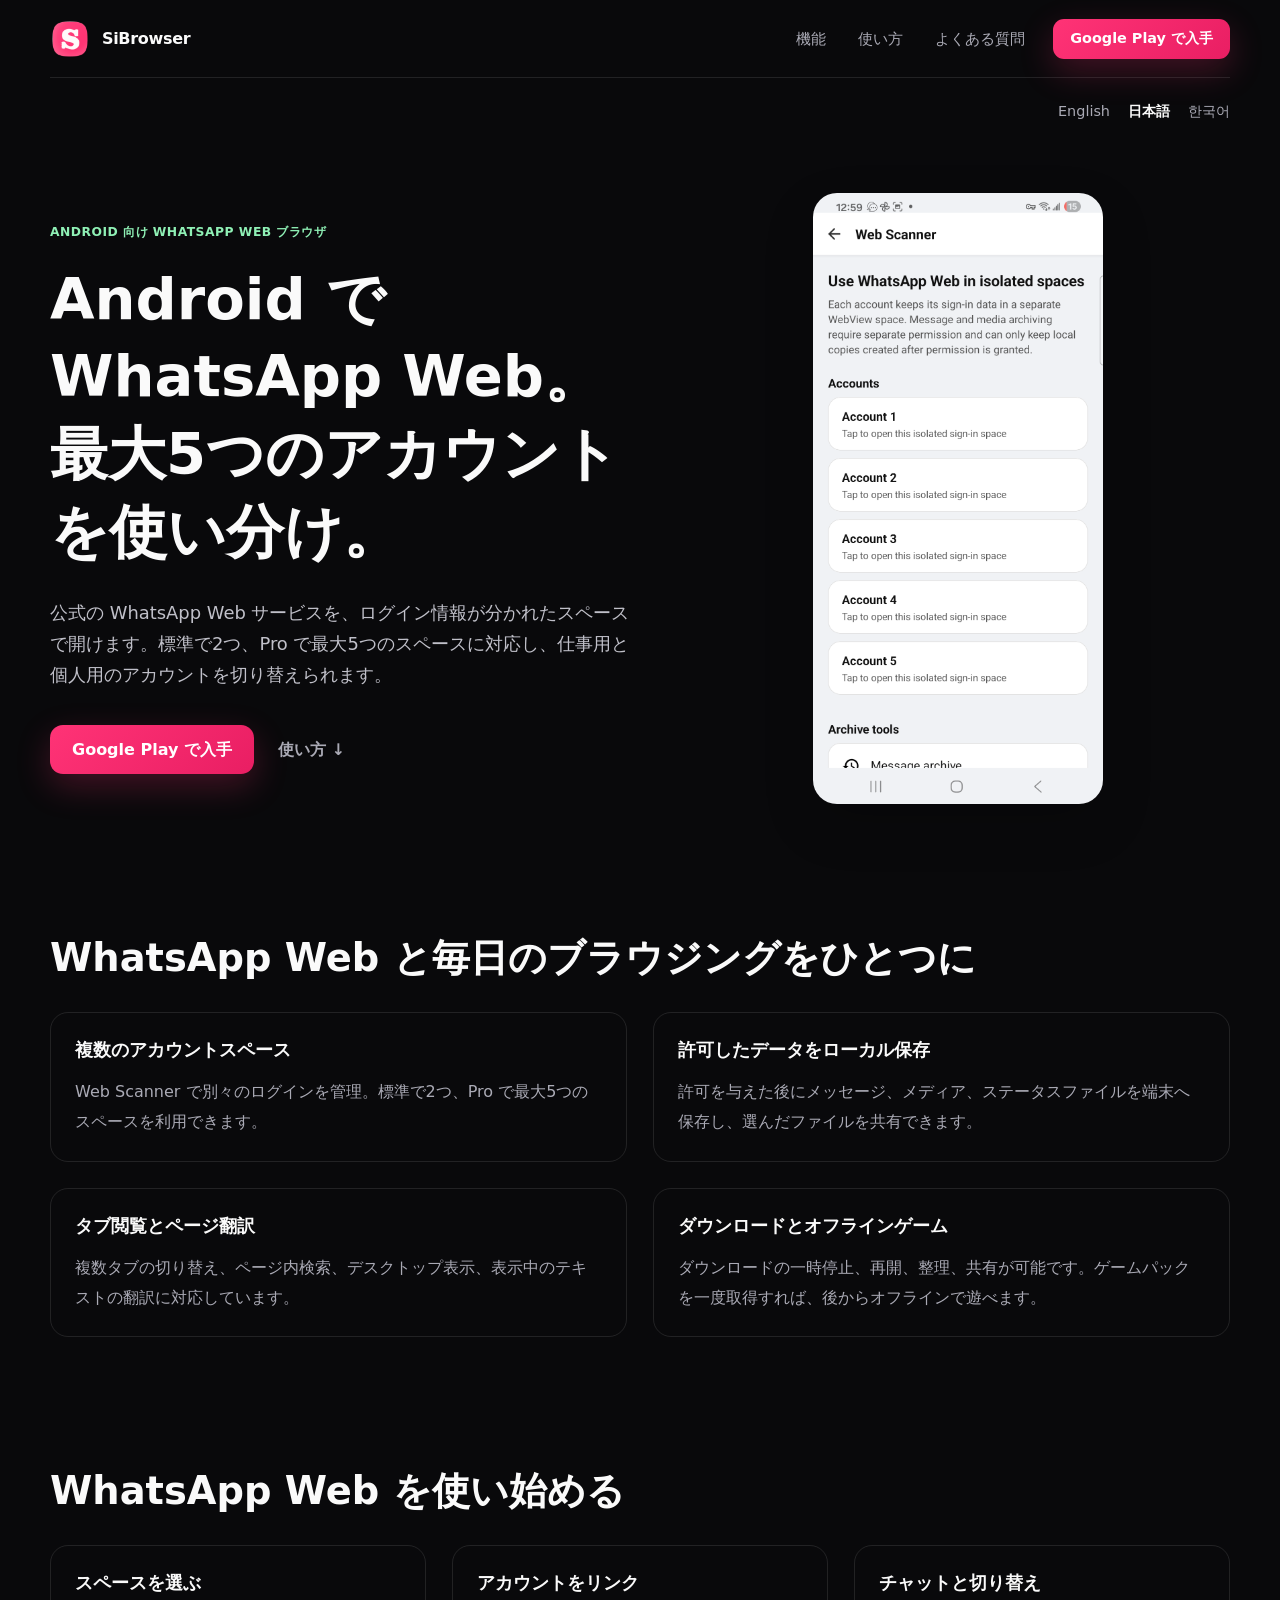
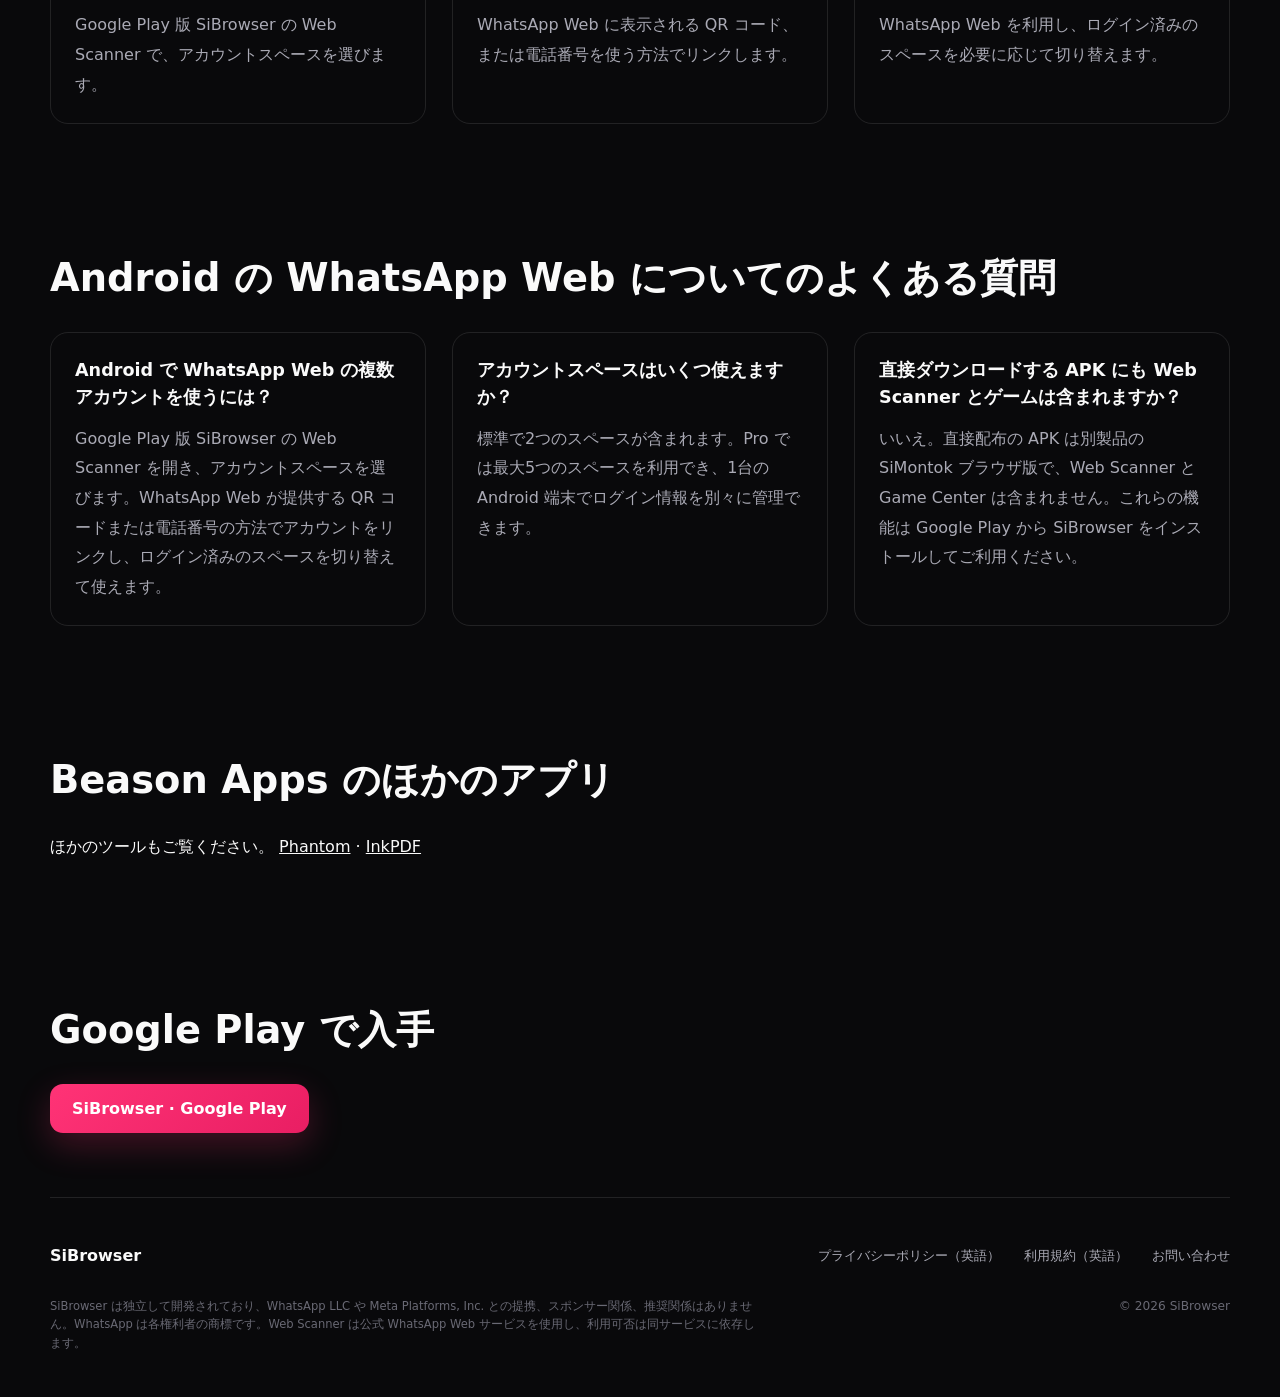
==== ja/index.html @ 950938c8 "Add Japanese and Korean SEO pages and WhatsApp Web FAQs" ====
<!DOCTYPE html>
<html lang="ja">
<head>
  <meta charset="utf-8">
  <meta name="viewport" content="width=device-width, initial-scale=1">
  <title>SiBrowser — Android で WhatsApp Web・複数アカウント</title>
  <meta name="description" content="SiBrowser で Android 上の WhatsApp Web を使い分け。標準で2つ、Pro で最大5つのアカウントスペースに対応。タブ閲覧、翻訳、ローカル保存も利用できます。">
  <link rel="canonical" href="https://browser.beasonapps.com/ja/">
  <link rel="alternate" hreflang="en" href="https://browser.beasonapps.com/">
  <link rel="alternate" hreflang="ja" href="https://browser.beasonapps.com/ja/">
  <link rel="alternate" hreflang="ko" href="https://browser.beasonapps.com/ko/">
  <link rel="alternate" hreflang="x-default" href="https://browser.beasonapps.com/">
  <link rel="icon" href="/assets/sibrowser-icon.png">
  <link rel="stylesheet" href="/styles.css">
  <meta property="og:type" content="website">
  <meta property="og:site_name" content="SiBrowser">
  <meta property="og:title" content="SiBrowser — Android で WhatsApp Web・複数アカウント">
  <meta property="og:description" content="SiBrowser で Android 上の WhatsApp Web を使い分け。標準で2つ、Pro で最大5つのアカウントスペースに対応。タブ閲覧、翻訳、ローカル保存も利用できます。">
  <meta property="og:url" content="https://browser.beasonapps.com/ja/">
  <meta property="og:image" content="https://browser.beasonapps.com/assets/sibrowser-icon.png">
  <meta property="og:locale" content="ja_JP">
  <meta name="twitter:card" content="summary">
  <meta name="twitter:title" content="SiBrowser — Android で WhatsApp Web・複数アカウント">
  <meta name="twitter:description" content="SiBrowser で Android 上の WhatsApp Web を使い分け。標準で2つ、Pro で最大5つのアカウントスペースに対応。タブ閲覧、翻訳、ローカル保存も利用できます。">
  <meta name="twitter:image" content="https://browser.beasonapps.com/assets/sibrowser-icon.png">
</head>
<body class="localized">
<header class="site-header">
  <a class="brand" href="/ja/"><img src="/assets/sibrowser-icon.png" alt="" width="40" height="40"><span>SiBrowser</span></a>
  <nav aria-label="機能"><a href="#features">機能</a><a href="#how">使い方</a><a href="#faq">よくある質問</a></nav>
  <a class="button button-small" href="https://play.google.com/store/apps/details?id=com.ipankstudio.lk25&amp;hl=ja">Google Play で入手</a>
</header>
<nav class="language-links" aria-label="言語"><a href="/" lang="en" hreflang="en">English</a><a href="/ja/" lang="ja" hreflang="ja" aria-current="page">日本語</a><a href="/ko/" lang="ko" hreflang="ko">한국어</a></nav>
<main id="top">
<section class="hero">
  <div class="hero-copy"><p class="eyebrow">Android 向け WhatsApp Web ブラウザ</p><h1>Android で WhatsApp Web。最大5つのアカウントを使い分け。</h1><p class="hero-lead">公式の WhatsApp Web サービスを、ログイン情報が分かれたスペースで開けます。標準で2つ、Pro で最大5つのスペースに対応し、仕事用と個人用のアカウントを切り替えられます。</p><div class="hero-actions"><a class="button" href="https://play.google.com/store/apps/details?id=com.ipankstudio.lk25&amp;hl=ja">Google Play で入手</a><a class="text-link" href="#how">使い方 ↓</a></div></div>
  <img class="locale-shot" src="/assets/web-scanner-accounts.png" alt="SiBrowser の5つの WhatsApp Web アカウントスペース" width="864" height="1821">
</section>
<section class="seo-section" id="features" aria-labelledby="features-title"><h2 id="features-title">WhatsApp Web と毎日のブラウジングをひとつに</h2><div class="seo-grid feature-copy"><article><h3>複数のアカウントスペース</h3><p>Web Scanner で別々のログインを管理。標準で2つ、Pro で最大5つのスペースを利用できます。</p></article><article><h3>許可したデータをローカル保存</h3><p>許可を与えた後にメッセージ、メディア、ステータスファイルを端末へ保存し、選んだファイルを共有できます。</p></article><article><h3>タブ閲覧とページ翻訳</h3><p>複数タブの切り替え、ページ内検索、デスクトップ表示、表示中のテキストの翻訳に対応しています。</p></article><article><h3>ダウンロードとオフラインゲーム</h3><p>ダウンロードの一時停止、再開、整理、共有が可能です。ゲームパックを一度取得すれば、後からオフラインで遊べます。</p></article></div></section><section class="seo-section" id="how" aria-labelledby="how-title"><h2 id="how-title">WhatsApp Web を使い始める</h2><div class="seo-grid "><article><h3>スペースを選ぶ</h3><p>Google Play 版 SiBrowser の Web Scanner で、アカウントスペースを選びます。</p></article><article><h3>アカウントをリンク</h3><p>WhatsApp Web に表示される QR コード、または電話番号を使う方法でリンクします。</p></article><article><h3>チャットと切り替え</h3><p>WhatsApp Web を利用し、ログイン済みのスペースを必要に応じて切り替えます。</p></article></div></section><section class="seo-section" id="faq" aria-labelledby="faq-title"><h2 id="faq-title">Android の WhatsApp Web についてのよくある質問</h2><div class="seo-grid "><article><h3>Android で WhatsApp Web の複数アカウントを使うには？</h3><p>Google Play 版 SiBrowser の Web Scanner を開き、アカウントスペースを選びます。WhatsApp Web が提供する QR コードまたは電話番号の方法でアカウントをリンクし、ログイン済みのスペースを切り替えて使えます。</p></article><article><h3>アカウントスペースはいくつ使えますか？</h3><p>標準で2つのスペースが含まれます。Pro では最大5つのスペースを利用でき、1台の Android 端末でログイン情報を別々に管理できます。</p></article><article><h3>直接ダウンロードする APK にも Web Scanner とゲームは含まれますか？</h3><p>いいえ。直接配布の APK は別製品の SiMontok ブラウザ版で、Web Scanner と Game Center は含まれません。これらの機能は Google Play から SiBrowser をインストールしてご利用ください。</p></article></div></section><section class="seo-section"><h2>Beason Apps のほかのアプリ</h2><p>ほかのツールもご覧ください。 <a href="https://phantom.beasonapps.com/ja/">Phantom</a> · <a href="https://play.google.com/store/apps/details?id=com.xhstudio.pdftool">InkPDF</a></p></section>
<section class="seo-section"><h2>Google Play で入手</h2><a class="button" href="https://play.google.com/store/apps/details?id=com.ipankstudio.lk25&amp;hl=ja">SiBrowser · Google Play</a></section>
</main>
<footer>
  <div class="footer-brand"><strong>SiBrowser</strong></div>
  <div class="footer-links"><a href="/privacy.html">プライバシーポリシー（英語）</a><a href="/terms.html">利用規約（英語）</a><a href="mailto:applogcat@gmail.com">お問い合わせ</a></div>
  <p class="legal">SiBrowser は独立して開発されており、WhatsApp LLC や Meta Platforms, Inc. との提携、スポンサー関係、推奨関係はありません。WhatsApp は各権利者の商標です。Web Scanner は公式 WhatsApp Web サービスを使用し、利用可否は同サービスに依存します。</p><p class="copyright">© 2026 SiBrowser</p>
</footer>
</body>
</html>
---- styles.css ----
:root {
  --bg: #09090b;
  --surface: #121216;
  --text: #fafafa;
  --muted: #aaaab5;
  --line: rgba(255, 255, 255, .1);
  --pink: #ff3376;
  --pink-2: #ff6b9d;
  --green: #25d366;
  --green-dark: #128c4a;
  --max: 1180px;
}
* { box-sizing: border-box; }
html { scroll-behavior: smooth; }
body { margin: 0; background: var(--bg); color: var(--text); font-family: Inter, ui-sans-serif, system-ui, -apple-system, BlinkMacSystemFont, "Segoe UI", sans-serif; font-size: 16px; line-height: 1.6; -webkit-font-smoothing: antialiased; }
a { color: inherit; }
img { max-width: 100%; }
.site-header { width: min(calc(100% - 40px), var(--max)); min-height: 78px; margin: 0 auto; display: flex; align-items: center; justify-content: space-between; gap: 28px; border-bottom: 1px solid var(--line); }
.brand { display: flex; align-items: center; gap: 12px; text-decoration: none; font-weight: 760; letter-spacing: -.02em; }
.brand img { border-radius: 11px; }
nav { display: flex; gap: 32px; margin-left: auto; }
nav a { color: var(--muted); text-decoration: none; font-size: .92rem; }
nav a:hover { color: var(--text); }
.button, .outline-button { min-height: 48px; padding: 12px 22px; border-radius: 13px; display: inline-flex; align-items: center; justify-content: center; gap: 10px; text-decoration: none; font-weight: 720; transition: transform .2s ease, box-shadow .2s ease, background .2s ease; }
.button { background: linear-gradient(135deg, var(--pink), #e91e63); color: #fff; box-shadow: 0 12px 34px rgba(255, 51, 118, .24); }
.button:hover, .outline-button:hover { transform: translateY(-2px); }
.button svg { width: 19px; height: 19px; fill: currentColor; }
.button-small { min-height: 40px; padding: 8px 17px; font-size: .9rem; border-radius: 11px; }
.outline-button { border: 1px solid var(--line); background: rgba(255, 255, 255, .04); }
.outline-button:hover { background: rgba(255, 255, 255, .08); }
.text-link { color: var(--muted); text-decoration: none; font-weight: 650; display: inline-flex; align-items: center; gap: 8px; }
.text-link:hover { color: #fff; }
.hero { width: min(calc(100% - 40px), var(--max)); min-height: 720px; margin: 0 auto; display: grid; grid-template-columns: 1.04fr .96fr; align-items: center; gap: 60px; padding: 82px 0 96px; }
.eyebrow { margin: 0 0 18px; color: var(--pink-2); font-size: .77rem; font-weight: 780; letter-spacing: .13em; text-transform: uppercase; }
.hero .eyebrow { display: flex; align-items: center; gap: 9px; color: #8ff0b5; }
.hero .eyebrow span { width: 7px; height: 7px; border-radius: 50%; background: var(--green); box-shadow: 0 0 18px rgba(37, 211, 102, .8); }
h1, h2, h3, p { overflow-wrap: anywhere; }
h1, h2, h3 { margin-top: 0; letter-spacing: -.035em; line-height: 1.08; }
h1 { margin-bottom: 25px; font-size: clamp(3.1rem, 6vw, 5.8rem); font-weight: 820; }
h1 em { color: var(--green); font-style: normal; }
.hero-lead { max-width: 660px; margin: 0; color: #c0c0c9; font-size: 1.12rem; line-height: 1.75; }
.hero-actions { margin-top: 34px; display: flex; align-items: center; gap: 24px; flex-wrap: wrap; }
.hero-points { margin-top: 30px; display: flex; gap: 11px; flex-wrap: wrap; }
.hero-points span { border: 1px solid var(--line); border-radius: 999px; padding: 6px 11px; color: var(--muted); font-size: .8rem; }
.share-row { margin-top: 20px; display: flex; align-items: center; gap: 8px; flex-wrap: wrap; }
.share-row > strong { margin-right: 4px; color: #83838e; font-size: .78rem; font-weight: 600; }
.share-button { min-height: 35px; padding: 0 11px; display: inline-flex; align-items: center; gap: 7px; border: 1px solid rgba(255, 255, 255, .1); border-radius: 10px; color: #c9c9d2; background: rgba(255, 255, 255, .025); text-decoration: none; font: inherit; font-size: .76rem; cursor: pointer; transition: transform .16s ease, background .16s ease, border-color .16s ease; }
.share-button:hover { transform: translateY(-1px); background: rgba(255, 255, 255, .075); border-color: rgba(255, 255, 255, .2); }
.share-button svg { width: 14px; height: 14px; fill: none; stroke: currentColor; stroke-width: 1.8; stroke-linecap: round; stroke-linejoin: round; }
.share-button b { width: 14px; text-align: center; color: #fff; font-family: Arial, sans-serif; font-size: .9rem; line-height: 1; }
.share-whatsapp svg { color: #4ade80; }
.share-facebook b { color: #75a7ff; }
.share-telegram svg { color: #42b5eb; fill: currentColor; stroke: none; }
.hero-visual { min-height: 590px; position: relative; }
.halo { position: absolute; width: 520px; height: 520px; border-radius: 50%; top: 40px; left: 20px; background: radial-gradient(circle, rgba(37, 211, 102, .16), rgba(255, 51, 118, .08) 48%, transparent 70%); filter: blur(10px); }
.phone { position: relative; overflow: hidden; border: 7px solid #2d2d34; border-radius: 37px; background: #eef0f4; box-shadow: 0 35px 80px rgba(0, 0, 0, .48); }
.phone img { display: block; width: 100%; height: auto; }
.phone-front { position: absolute; width: 268px; top: 0; left: 120px; transform: rotate(2deg); z-index: 2; }
.phone-back { position: absolute; width: 232px; top: 96px; left: 10px; transform: rotate(-8deg); opacity: .76; }
.trust-strip { border-block: 1px solid var(--line); background: #0d0d10; padding: 26px max(20px, calc((100% - var(--max)) / 2)); display: flex; align-items: center; justify-content: space-between; gap: 30px; }
.trust-strip p { margin: 0; color: #fff; font-weight: 700; }
.trust-strip div { display: flex; gap: 24px; flex-wrap: wrap; justify-content: flex-end; }
.trust-strip span { color: var(--muted); font-size: .85rem; }
.section { width: min(calc(100% - 40px), var(--max)); margin: 0 auto; padding: 120px 0; }
.section-heading { max-width: 760px; margin: 0 auto 58px; text-align: center; }
.section-heading h2, .archive-copy h2, .download-inner h2, .product-shot-section h2 { font-size: clamp(2.25rem, 4.5vw, 4.25rem); margin-bottom: 20px; }
.left-heading { margin: 0; text-align: left; }
.intro { display: grid; grid-template-columns: 1fr .82fr; gap: 90px; align-items: end; }
.intro-copy { color: #c3c3cb; font-size: 1.07rem; }
.intro-copy p { margin: 0 0 20px; }
.fine-print { padding-left: 17px; border-left: 2px solid var(--green-dark); color: var(--muted); font-size: .88rem; }
.steps { padding-top: 50px; }
.step-grid { margin: 0; padding: 0; list-style: none; display: grid; grid-template-columns: repeat(3, 1fr); border: 1px solid var(--line); border-radius: 22px; overflow: hidden; }
.step-grid li { min-height: 240px; padding: 32px; background: var(--surface); border-right: 1px solid var(--line); }
.step-grid li:last-child { border-right: 0; }
.step-number { color: var(--green); font-size: .76rem; font-weight: 800; letter-spacing: .14em; }
.step-grid h3 { margin: 58px 0 10px; font-size: 1.35rem; }
.step-grid p { margin: 0; color: var(--muted); font-size: .92rem; }
.archive-section { display: grid; grid-template-columns: .86fr 1.14fr; align-items: center; gap: 100px; }
.archive-visual { min-height: 600px; position: relative; display: grid; place-items: center; border-radius: 36px; background: radial-gradient(circle at 35% 30%, rgba(255, 51, 118, .2), transparent 45%), linear-gradient(145deg, #18181f, #0d0d10); overflow: hidden; }
.archive-phone { width: 292px; transform: translateY(100px) rotate(-2deg); }
.archive-copy > p:not(.eyebrow):not(.pro-note) { color: #c3c3cb; font-size: 1.05rem; }
.check-list { list-style: none; padding: 0; margin: 34px 0 22px; display: grid; gap: 23px; }
.check-list li { display: grid; grid-template-columns: 32px 1fr; gap: 13px; align-items: start; }
.check-list li > span { width: 27px; height: 27px; border-radius: 9px; display: grid; place-items: center; background: rgba(37, 211, 102, .14); color: var(--green); font-weight: 800; }
.check-list strong { display: block; margin-bottom: 3px; }
.check-list p { margin: 0; color: var(--muted); font-size: .89rem; }
.pro-note { color: #d5aab8; border: 1px solid rgba(255, 51, 118, .2); background: rgba(255, 51, 118, .08); border-radius: 12px; padding: 12px 15px; font-size: .84rem; }
.everything-section { border-top: 1px solid var(--line); }
.feature-grid { display: grid; grid-template-columns: repeat(4, 1fr); gap: 14px; }
.feature-grid article { min-height: 246px; padding: 27px; border: 1px solid var(--line); border-radius: 19px; background: var(--surface); }
.feature-icon { width: 44px; height: 44px; display: grid; place-items: center; color: var(--pink-2); border-radius: 13px; background: rgba(255, 51, 118, .11); }
.feature-icon svg { width: 22px; fill: none; stroke: currentColor; stroke-width: 1.7; stroke-linecap: round; stroke-linejoin: round; }
.feature-grid h3 { margin: 54px 0 10px; font-size: 1.12rem; }
.feature-grid p { margin: 0; color: var(--muted); font-size: .88rem; }
.product-shot-section { display: grid; grid-template-columns: .95fr .65fr; gap: 90px; align-items: center; border-top: 1px solid var(--line); }
.product-shot-section > div:first-child > p:not(.eyebrow) { max-width: 600px; color: var(--muted); }
.product-shots { display: flex; justify-content: center; height: 560px; overflow: hidden; padding-top: 30px; border-radius: 36px; background: linear-gradient(160deg, rgba(107, 86, 255, .18), rgba(255, 51, 118, .1)); }
.small-phone { width: 280px; transform: translateY(40px) rotate(2deg); }
.more-apps { padding-top: 70px; }
.apps-heading { display: grid; grid-template-columns: 1fr minmax(320px, .62fr); align-items: end; gap: 54px; }
.apps-heading h2 { margin: 0; max-width: 660px; font-size: clamp(2.25rem, 4.5vw, 4.2rem); }
.apps-heading > div:last-child > p { margin: 0; color: var(--muted); font-size: 1rem; line-height: 1.75; }
.app-grid { margin-top: 48px; display: grid; grid-template-columns: repeat(2, 1fr); gap: 18px; }
.app-card { min-height: 330px; padding: 26px; display: flex; flex-direction: column; align-items: flex-start; position: relative; overflow: hidden; border: 1px solid rgba(255, 255, 255, .09); border-radius: 28px; background: radial-gradient(circle at 92% 4%, rgba(255, 255, 255, .08), transparent 12rem), linear-gradient(150deg, rgba(36, 36, 44, .92), rgba(17, 17, 22, .96)); box-shadow: inset 0 1px rgba(255, 255, 255, .025); transition: transform .18s ease, border-color .18s ease; }
.app-card:hover { transform: translateY(-4px); border-color: rgba(255, 255, 255, .18); }
.app-card > img { width: 68px; height: 68px; object-fit: cover; border-radius: 19px; box-shadow: 0 16px 34px rgba(0, 0, 0, .28); }
.app-card > div { margin-top: 34px; }
.app-card h3 { margin: 0; font-size: 1.45rem; }
.app-card p { margin: 13px 0 0; color: var(--muted); font-size: .92rem; line-height: 1.65; }
.app-card > a { width: 100%; min-height: 44px; margin-top: auto; padding-top: 22px; display: flex; justify-content: space-between; align-items: center; gap: 12px; color: #e6e6ec; text-decoration: none; font-size: .84rem; font-weight: 680; }
.app-card > a::before { content: ""; height: 1px; position: absolute; left: 26px; right: 26px; bottom: 57px; background: rgba(255, 255, 255, .08); }
.app-phantom { background: radial-gradient(circle at 92% 4%, rgba(255, 97, 48, .18), transparent 13rem), linear-gradient(150deg, rgba(53, 42, 68, .85), rgba(14, 20, 39, .92)); }
.app-inkpdf { background: radial-gradient(circle at 92% 4%, rgba(255, 188, 76, .15), transparent 13rem), linear-gradient(150deg, rgba(48, 48, 65, .86), rgba(12, 21, 39, .92)); }
.download-section { padding: 50px 20px 120px; }
.download-inner { max-width: 900px; margin: 0 auto; padding: 72px 50px; border: 1px solid rgba(255, 51, 118, .24); border-radius: 32px; text-align: center; background: radial-gradient(circle at 50% 0, rgba(255, 51, 118, .2), transparent 48%), var(--surface); }
.download-inner > img { border-radius: 24px; box-shadow: 0 22px 55px rgba(255, 51, 118, .28); margin-bottom: 26px; }
.download-inner h2 { margin-bottom: 17px; }
.download-lead { max-width: 640px; margin: 0 auto; color: var(--muted); font-size: 1.02rem; }
.download-actions { display: flex; justify-content: center; gap: 12px; flex-wrap: wrap; margin-top: 30px; }
.download-note { max-width: 650px; margin: 22px auto 0; color: #777783; font-size: .79rem; }
footer { width: min(calc(100% - 40px), var(--max)); margin: 0 auto; padding: 45px 0; border-top: 1px solid var(--line); display: grid; grid-template-columns: 1fr auto; gap: 28px 60px; }
.footer-brand { display: flex; align-items: center; gap: 12px; }
.footer-brand img { border-radius: 10px; }
.footer-brand strong, .footer-brand span { display: block; }
.footer-brand span { color: var(--muted); font-size: .76rem; }
.footer-links { display: flex; align-items: center; gap: 24px; }
.footer-links a { color: var(--muted); text-decoration: none; font-size: .84rem; }
.footer-links a:hover { color: #fff; }
.legal { max-width: 820px; margin: 0; color: #696974; font-size: .72rem; }
.copyright { margin: 0; color: #696974; font-size: .76rem; text-align: right; }
@media (max-width: 980px) {
  nav { display: none; }
  .hero { grid-template-columns: 1fr; padding-top: 70px; }
  .hero-copy { max-width: 760px; }
  .hero-visual { width: min(100%, 570px); margin: 0 auto; }
  .intro, .archive-section, .product-shot-section { grid-template-columns: 1fr; gap: 55px; }
  .intro { align-items: start; }
  .feature-grid { grid-template-columns: 1fr 1fr; }
  .archive-visual { order: 2; }
  .apps-heading { grid-template-columns: 1fr; gap: 22px; }
  .app-grid { grid-template-columns: 1fr; }
  .app-card { min-height: 270px; }
}
@media (max-width: 680px) {
  .site-header { width: min(calc(100% - 28px), var(--max)); min-height: 68px; }
  .button-small { display: none; }
  .hero { width: min(calc(100% - 32px), var(--max)); padding: 60px 0 70px; min-height: auto; gap: 46px; }
  h1 { font-size: clamp(2.65rem, 13vw, 4rem); }
  .hero-lead { font-size: 1rem; }
  .hero-actions { align-items: stretch; flex-direction: column; gap: 17px; }
  .hero-actions .button { width: 100%; }
  .hero-actions .text-link { justify-content: center; }
  .share-row { justify-content: center; }
  .share-row > strong { flex-basis: 100%; margin: 0 0 3px; text-align: center; }
  .hero-visual { min-height: 500px; transform: scale(.92); transform-origin: top center; margin-bottom: -40px; }
  .phone-front { width: 238px; left: 82px; }
  .phone-back { width: 198px; left: -5px; top: 92px; }
  .trust-strip { align-items: flex-start; flex-direction: column; }
  .trust-strip div { justify-content: flex-start; gap: 12px 20px; }
  .section { width: min(calc(100% - 32px), var(--max)); padding: 84px 0; }
  .section-heading { margin-bottom: 38px; }
  .section-heading h2, .archive-copy h2, .download-inner h2, .product-shot-section h2 { font-size: 2.25rem; }
  .steps { padding-top: 20px; }
  .step-grid { grid-template-columns: 1fr; }
  .step-grid li { min-height: 190px; border-right: 0; border-bottom: 1px solid var(--line); }
  .step-grid li:last-child { border-bottom: 0; }
  .step-grid h3 { margin-top: 34px; }
  .archive-section { padding-top: 80px; }
  .archive-visual { min-height: 500px; }
  .archive-phone { width: 240px; }
  .feature-grid { grid-template-columns: 1fr; }
  .feature-grid article { min-height: 210px; }
  .product-shot-section { padding-bottom: 70px; }
  .product-shots { height: 500px; }
  .small-phone { width: 245px; }
  .more-apps { padding-top: 10px; }
  .app-grid { margin-top: 36px; }
  .app-card { min-height: 260px; padding: 22px; }
  .app-card > div { margin-top: 26px; }
  .app-card > a::before { left: 22px; right: 22px; }
  .download-section { padding: 30px 16px 85px; }
  .download-inner { padding: 52px 22px; }
  .download-actions { flex-direction: column; }
  footer { grid-template-columns: 1fr; }
  .footer-links { flex-wrap: wrap; gap: 14px 22px; }
  .copyright { text-align: left; }
}
@media (prefers-reduced-motion: reduce) {
  html { scroll-behavior: auto; }
  *, *::before, *::after { transition-duration: .01ms !important; }
}

/* Localized landing pages and keyword FAQs. */
.language-links { width:min(calc(100% - 40px),var(--max)); margin:16px auto 0; display:flex; justify-content:flex-end; flex-wrap:wrap; gap:8px 18px; }
.language-links a { color:var(--muted); font-size:.9rem; text-underline-offset:5px; padding:6px 0; }
.language-links a[aria-current="page"] { font-weight:800; color:inherit; }
.seo-section { width:min(calc(100% - 40px),var(--max)); margin:0 auto; padding:64px 0; }
.seo-section h2 { font-size:clamp(1.6rem,3vw,2.5rem); line-height:1.35; margin-bottom:28px; }
.seo-grid { display:grid; grid-template-columns:repeat(3,minmax(0,1fr)); gap:26px; }
.seo-grid article { padding:24px; border:1px solid var(--line); border-radius:18px; }
.seo-grid h3 { font-size:1.1rem; line-height:1.5; letter-spacing:normal; margin:0 0 14px; }
.seo-grid p { color:var(--muted); margin:0; line-height:1.85; }
.localized h1 { font-size:clamp(2.3rem,4.5vw,4.2rem); line-height:1.35; letter-spacing:normal; }
.localized h2,.localized h3 { letter-spacing:normal; }
.localized .eyebrow { letter-spacing:.04em; }
.localized .hero { min-height:auto; padding:64px 0; gap:48px; }
.localized .locale-shot { display:block; width:min(100%,290px); height:auto; margin:auto; border-radius:24px; box-shadow:0 20px 50px rgba(0,0,0,.18); }
.localized:lang(ko) { word-break:keep-all; overflow-wrap:anywhere; }
.localized .feature-copy { grid-template-columns:repeat(2,minmax(0,1fr)); }
@media(max-width:760px) { .seo-grid,.localized .feature-copy { grid-template-columns:1fr; } .seo-section { padding:44px 0; } .localized .hero { grid-template-columns:1fr; } }
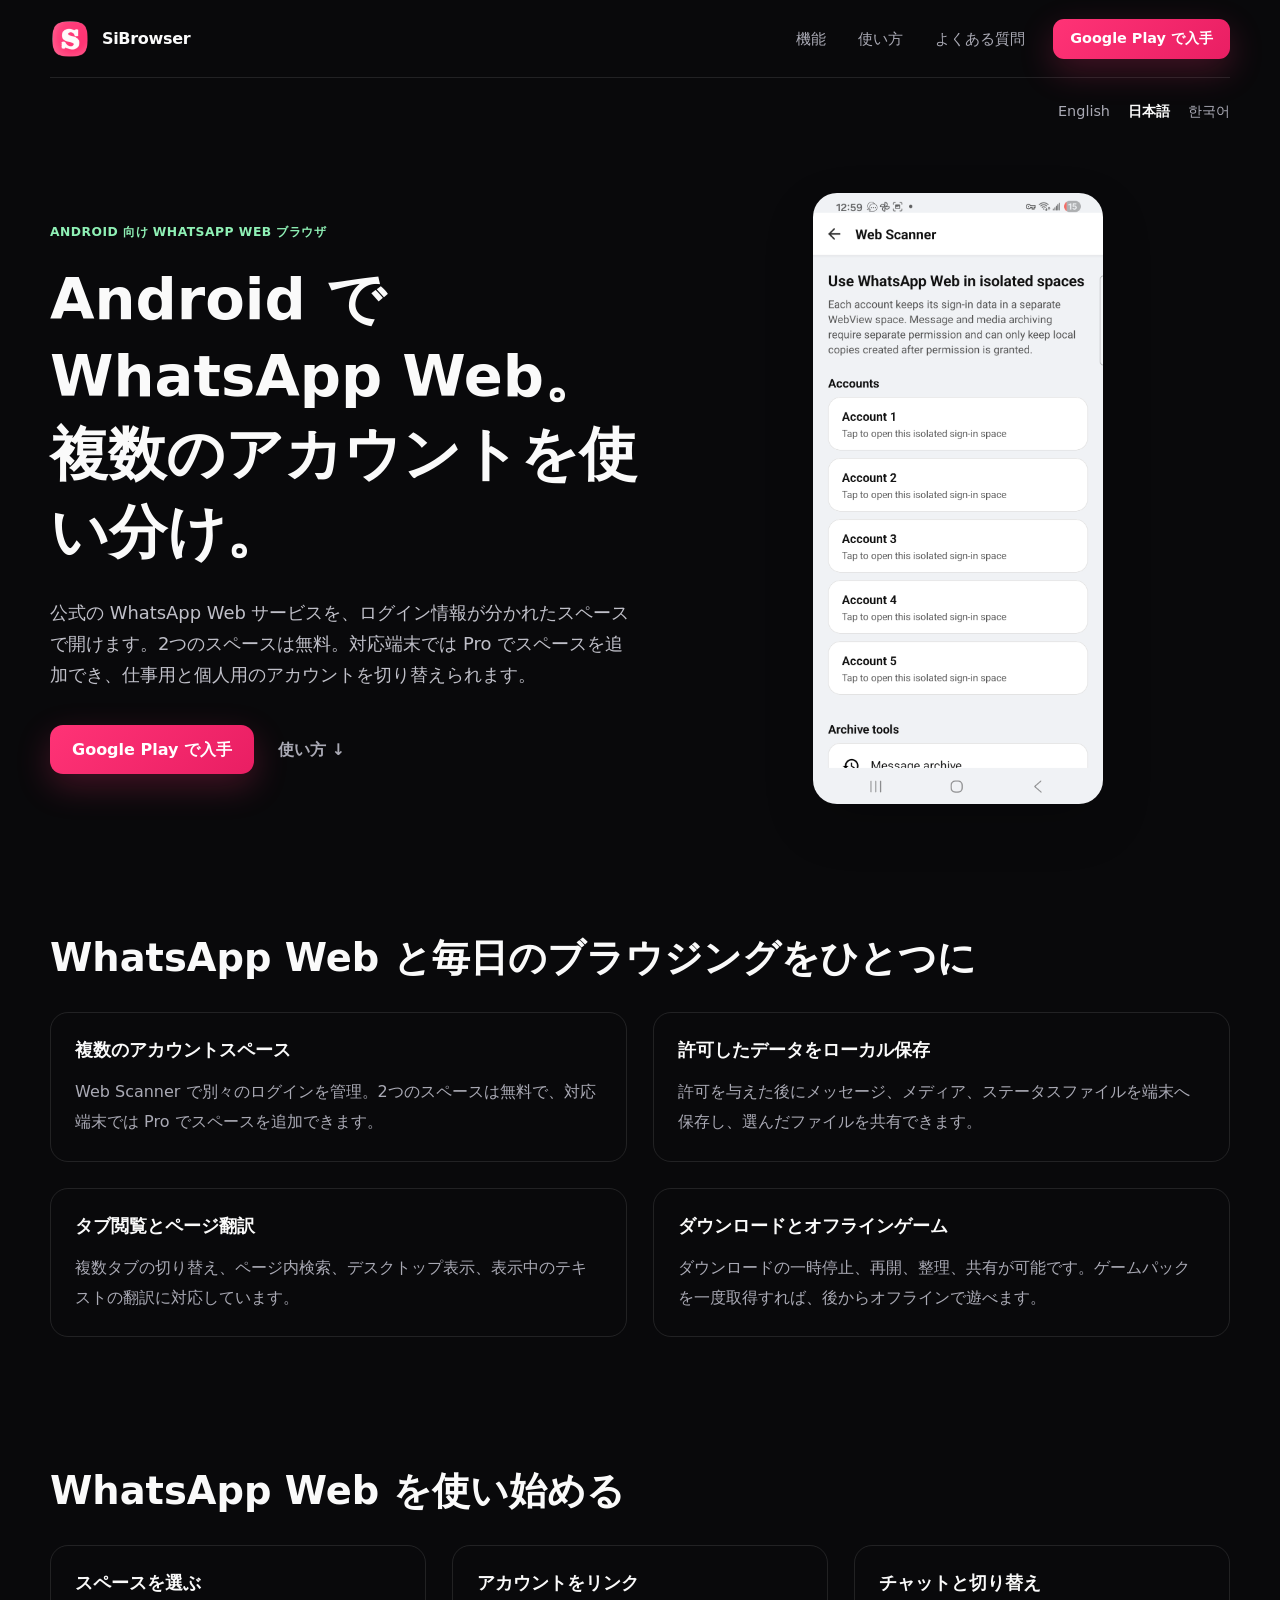
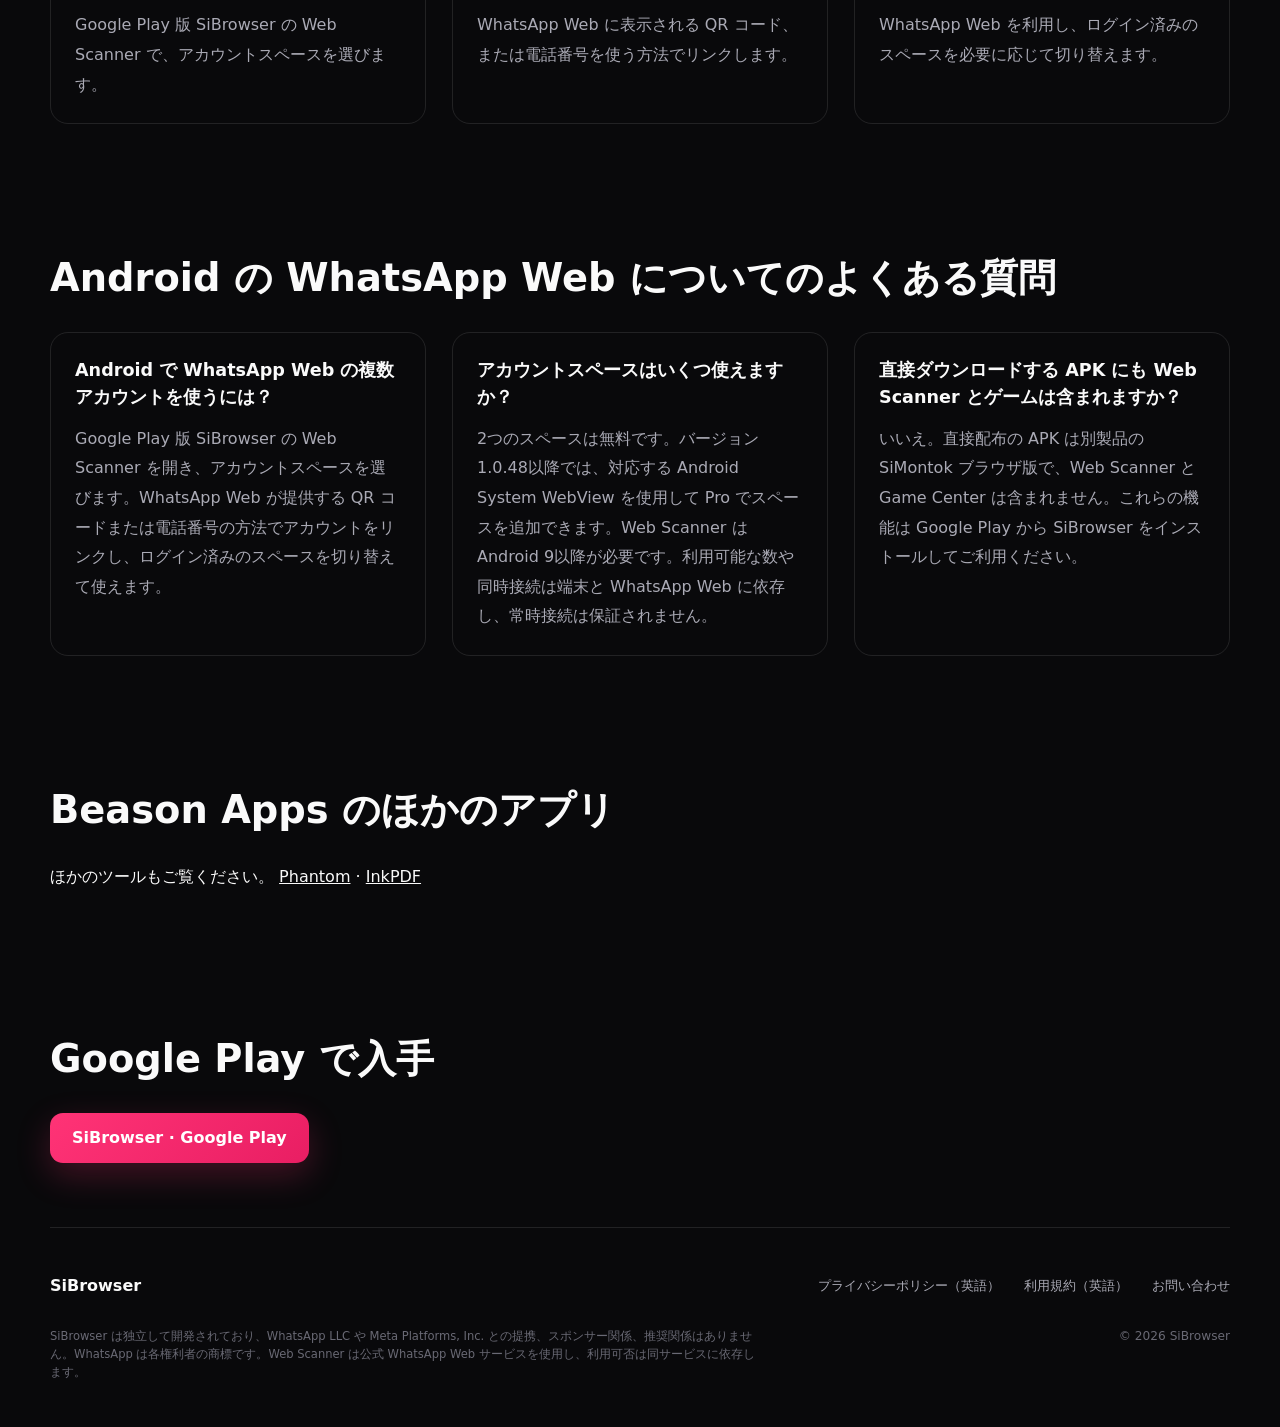
==== commit f9982bd0: "Update Web Scanner account limits for version 1.0.48" ====
--- a/ja/index.html
+++ b/ja/index.html
@@ -4,7 +4,7 @@
   <meta charset="utf-8">
   <meta name="viewport" content="width=device-width, initial-scale=1">
   <title>SiBrowser — Android で WhatsApp Web・複数アカウント</title>
-  <meta name="description" content="SiBrowser で Android 上の WhatsApp Web を使い分け。標準で2つ、Pro で最大5つのアカウントスペースに対応。タブ閲覧、翻訳、ローカル保存も利用できます。">
+  <meta name="description" content="SiBrowser で Android 上の WhatsApp Web を使い分け。標準で2つ、Pro では対応端末でアカウントスペースを追加可能。タブ閲覧、翻訳、ローカル保存も利用できます。">
   <link rel="canonical" href="https://browser.beasonapps.com/ja/">
   <link rel="alternate" hreflang="en" href="https://browser.beasonapps.com/">
   <link rel="alternate" hreflang="ja" href="https://browser.beasonapps.com/ja/">
@@ -15,13 +15,13 @@
   <meta property="og:type" content="website">
   <meta property="og:site_name" content="SiBrowser">
   <meta property="og:title" content="SiBrowser — Android で WhatsApp Web・複数アカウント">
-  <meta property="og:description" content="SiBrowser で Android 上の WhatsApp Web を使い分け。標準で2つ、Pro で最大5つのアカウントスペースに対応。タブ閲覧、翻訳、ローカル保存も利用できます。">
+  <meta property="og:description" content="SiBrowser で Android 上の WhatsApp Web を使い分け。標準で2つ、Pro では対応端末でアカウントスペースを追加可能。タブ閲覧、翻訳、ローカル保存も利用できます。">
   <meta property="og:url" content="https://browser.beasonapps.com/ja/">
   <meta property="og:image" content="https://browser.beasonapps.com/assets/sibrowser-icon.png">
   <meta property="og:locale" content="ja_JP">
   <meta name="twitter:card" content="summary">
   <meta name="twitter:title" content="SiBrowser — Android で WhatsApp Web・複数アカウント">
-  <meta name="twitter:description" content="SiBrowser で Android 上の WhatsApp Web を使い分け。標準で2つ、Pro で最大5つのアカウントスペースに対応。タブ閲覧、翻訳、ローカル保存も利用できます。">
+  <meta name="twitter:description" content="SiBrowser で Android 上の WhatsApp Web を使い分け。標準で2つ、Pro では対応端末でアカウントスペースを追加可能。タブ閲覧、翻訳、ローカル保存も利用できます。">
   <meta name="twitter:image" content="https://browser.beasonapps.com/assets/sibrowser-icon.png">
 </head>
 <body class="localized">
@@ -33,10 +33,10 @@
 <nav class="language-links" aria-label="言語"><a href="/" lang="en" hreflang="en">English</a><a href="/ja/" lang="ja" hreflang="ja" aria-current="page">日本語</a><a href="/ko/" lang="ko" hreflang="ko">한국어</a></nav>
 <main id="top">
 <section class="hero">
-  <div class="hero-copy"><p class="eyebrow">Android 向け WhatsApp Web ブラウザ</p><h1>Android で WhatsApp Web。最大5つのアカウントを使い分け。</h1><p class="hero-lead">公式の WhatsApp Web サービスを、ログイン情報が分かれたスペースで開けます。標準で2つ、Pro で最大5つのスペースに対応し、仕事用と個人用のアカウントを切り替えられます。</p><div class="hero-actions"><a class="button" href="https://play.google.com/store/apps/details?id=com.ipankstudio.lk25&amp;hl=ja">Google Play で入手</a><a class="text-link" href="#how">使い方 ↓</a></div></div>
-  <img class="locale-shot" src="/assets/web-scanner-accounts.png" alt="SiBrowser の5つの WhatsApp Web アカウントスペース" width="864" height="1821">
+  <div class="hero-copy"><p class="eyebrow">Android 向け WhatsApp Web ブラウザ</p><h1>Android で WhatsApp Web。複数のアカウントを使い分け。</h1><p class="hero-lead">公式の WhatsApp Web サービスを、ログイン情報が分かれたスペースで開けます。2つのスペースは無料。対応端末では Pro でスペースを追加でき、仕事用と個人用のアカウントを切り替えられます。</p><div class="hero-actions"><a class="button" href="https://play.google.com/store/apps/details?id=com.ipankstudio.lk25&amp;hl=ja">Google Play で入手</a><a class="text-link" href="#how">使い方 ↓</a></div></div>
+  <img class="locale-shot" src="/assets/web-scanner-accounts.png" alt="SiBrowser の独立した WhatsApp Web アカウントスペース" width="864" height="1821">
 </section>
-<section class="seo-section" id="features" aria-labelledby="features-title"><h2 id="features-title">WhatsApp Web と毎日のブラウジングをひとつに</h2><div class="seo-grid feature-copy"><article><h3>複数のアカウントスペース</h3><p>Web Scanner で別々のログインを管理。標準で2つ、Pro で最大5つのスペースを利用できます。</p></article><article><h3>許可したデータをローカル保存</h3><p>許可を与えた後にメッセージ、メディア、ステータスファイルを端末へ保存し、選んだファイルを共有できます。</p></article><article><h3>タブ閲覧とページ翻訳</h3><p>複数タブの切り替え、ページ内検索、デスクトップ表示、表示中のテキストの翻訳に対応しています。</p></article><article><h3>ダウンロードとオフラインゲーム</h3><p>ダウンロードの一時停止、再開、整理、共有が可能です。ゲームパックを一度取得すれば、後からオフラインで遊べます。</p></article></div></section><section class="seo-section" id="how" aria-labelledby="how-title"><h2 id="how-title">WhatsApp Web を使い始める</h2><div class="seo-grid "><article><h3>スペースを選ぶ</h3><p>Google Play 版 SiBrowser の Web Scanner で、アカウントスペースを選びます。</p></article><article><h3>アカウントをリンク</h3><p>WhatsApp Web に表示される QR コード、または電話番号を使う方法でリンクします。</p></article><article><h3>チャットと切り替え</h3><p>WhatsApp Web を利用し、ログイン済みのスペースを必要に応じて切り替えます。</p></article></div></section><section class="seo-section" id="faq" aria-labelledby="faq-title"><h2 id="faq-title">Android の WhatsApp Web についてのよくある質問</h2><div class="seo-grid "><article><h3>Android で WhatsApp Web の複数アカウントを使うには？</h3><p>Google Play 版 SiBrowser の Web Scanner を開き、アカウントスペースを選びます。WhatsApp Web が提供する QR コードまたは電話番号の方法でアカウントをリンクし、ログイン済みのスペースを切り替えて使えます。</p></article><article><h3>アカウントスペースはいくつ使えますか？</h3><p>標準で2つのスペースが含まれます。Pro では最大5つのスペースを利用でき、1台の Android 端末でログイン情報を別々に管理できます。</p></article><article><h3>直接ダウンロードする APK にも Web Scanner とゲームは含まれますか？</h3><p>いいえ。直接配布の APK は別製品の SiMontok ブラウザ版で、Web Scanner と Game Center は含まれません。これらの機能は Google Play から SiBrowser をインストールしてご利用ください。</p></article></div></section><section class="seo-section"><h2>Beason Apps のほかのアプリ</h2><p>ほかのツールもご覧ください。 <a href="https://phantom.beasonapps.com/ja/">Phantom</a> · <a href="https://play.google.com/store/apps/details?id=com.xhstudio.pdftool">InkPDF</a></p></section>
+<section class="seo-section" id="features" aria-labelledby="features-title"><h2 id="features-title">WhatsApp Web と毎日のブラウジングをひとつに</h2><div class="seo-grid feature-copy"><article><h3>複数のアカウントスペース</h3><p>Web Scanner で別々のログインを管理。2つのスペースは無料で、対応端末では Pro でスペースを追加できます。</p></article><article><h3>許可したデータをローカル保存</h3><p>許可を与えた後にメッセージ、メディア、ステータスファイルを端末へ保存し、選んだファイルを共有できます。</p></article><article><h3>タブ閲覧とページ翻訳</h3><p>複数タブの切り替え、ページ内検索、デスクトップ表示、表示中のテキストの翻訳に対応しています。</p></article><article><h3>ダウンロードとオフラインゲーム</h3><p>ダウンロードの一時停止、再開、整理、共有が可能です。ゲームパックを一度取得すれば、後からオフラインで遊べます。</p></article></div></section><section class="seo-section" id="how" aria-labelledby="how-title"><h2 id="how-title">WhatsApp Web を使い始める</h2><div class="seo-grid "><article><h3>スペースを選ぶ</h3><p>Google Play 版 SiBrowser の Web Scanner で、アカウントスペースを選びます。</p></article><article><h3>アカウントをリンク</h3><p>WhatsApp Web に表示される QR コード、または電話番号を使う方法でリンクします。</p></article><article><h3>チャットと切り替え</h3><p>WhatsApp Web を利用し、ログイン済みのスペースを必要に応じて切り替えます。</p></article></div></section><section class="seo-section" id="faq" aria-labelledby="faq-title"><h2 id="faq-title">Android の WhatsApp Web についてのよくある質問</h2><div class="seo-grid "><article><h3>Android で WhatsApp Web の複数アカウントを使うには？</h3><p>Google Play 版 SiBrowser の Web Scanner を開き、アカウントスペースを選びます。WhatsApp Web が提供する QR コードまたは電話番号の方法でアカウントをリンクし、ログイン済みのスペースを切り替えて使えます。</p></article><article><h3>アカウントスペースはいくつ使えますか？</h3><p>2つのスペースは無料です。バージョン1.0.48以降では、対応する Android System WebView を使用して Pro でスペースを追加できます。Web Scanner は Android 9以降が必要です。利用可能な数や同時接続は端末と WhatsApp Web に依存し、常時接続は保証されません。</p></article><article><h3>直接ダウンロードする APK にも Web Scanner とゲームは含まれますか？</h3><p>いいえ。直接配布の APK は別製品の SiMontok ブラウザ版で、Web Scanner と Game Center は含まれません。これらの機能は Google Play から SiBrowser をインストールしてご利用ください。</p></article></div></section><section class="seo-section"><h2>Beason Apps のほかのアプリ</h2><p>ほかのツールもご覧ください。 <a href="https://phantom.beasonapps.com/ja/">Phantom</a> · <a href="https://play.google.com/store/apps/details?id=com.xhstudio.pdftool">InkPDF</a></p></section>
 <section class="seo-section"><h2>Google Play で入手</h2><a class="button" href="https://play.google.com/store/apps/details?id=com.ipankstudio.lk25&amp;hl=ja">SiBrowser · Google Play</a></section>
 </main>
 <footer>
